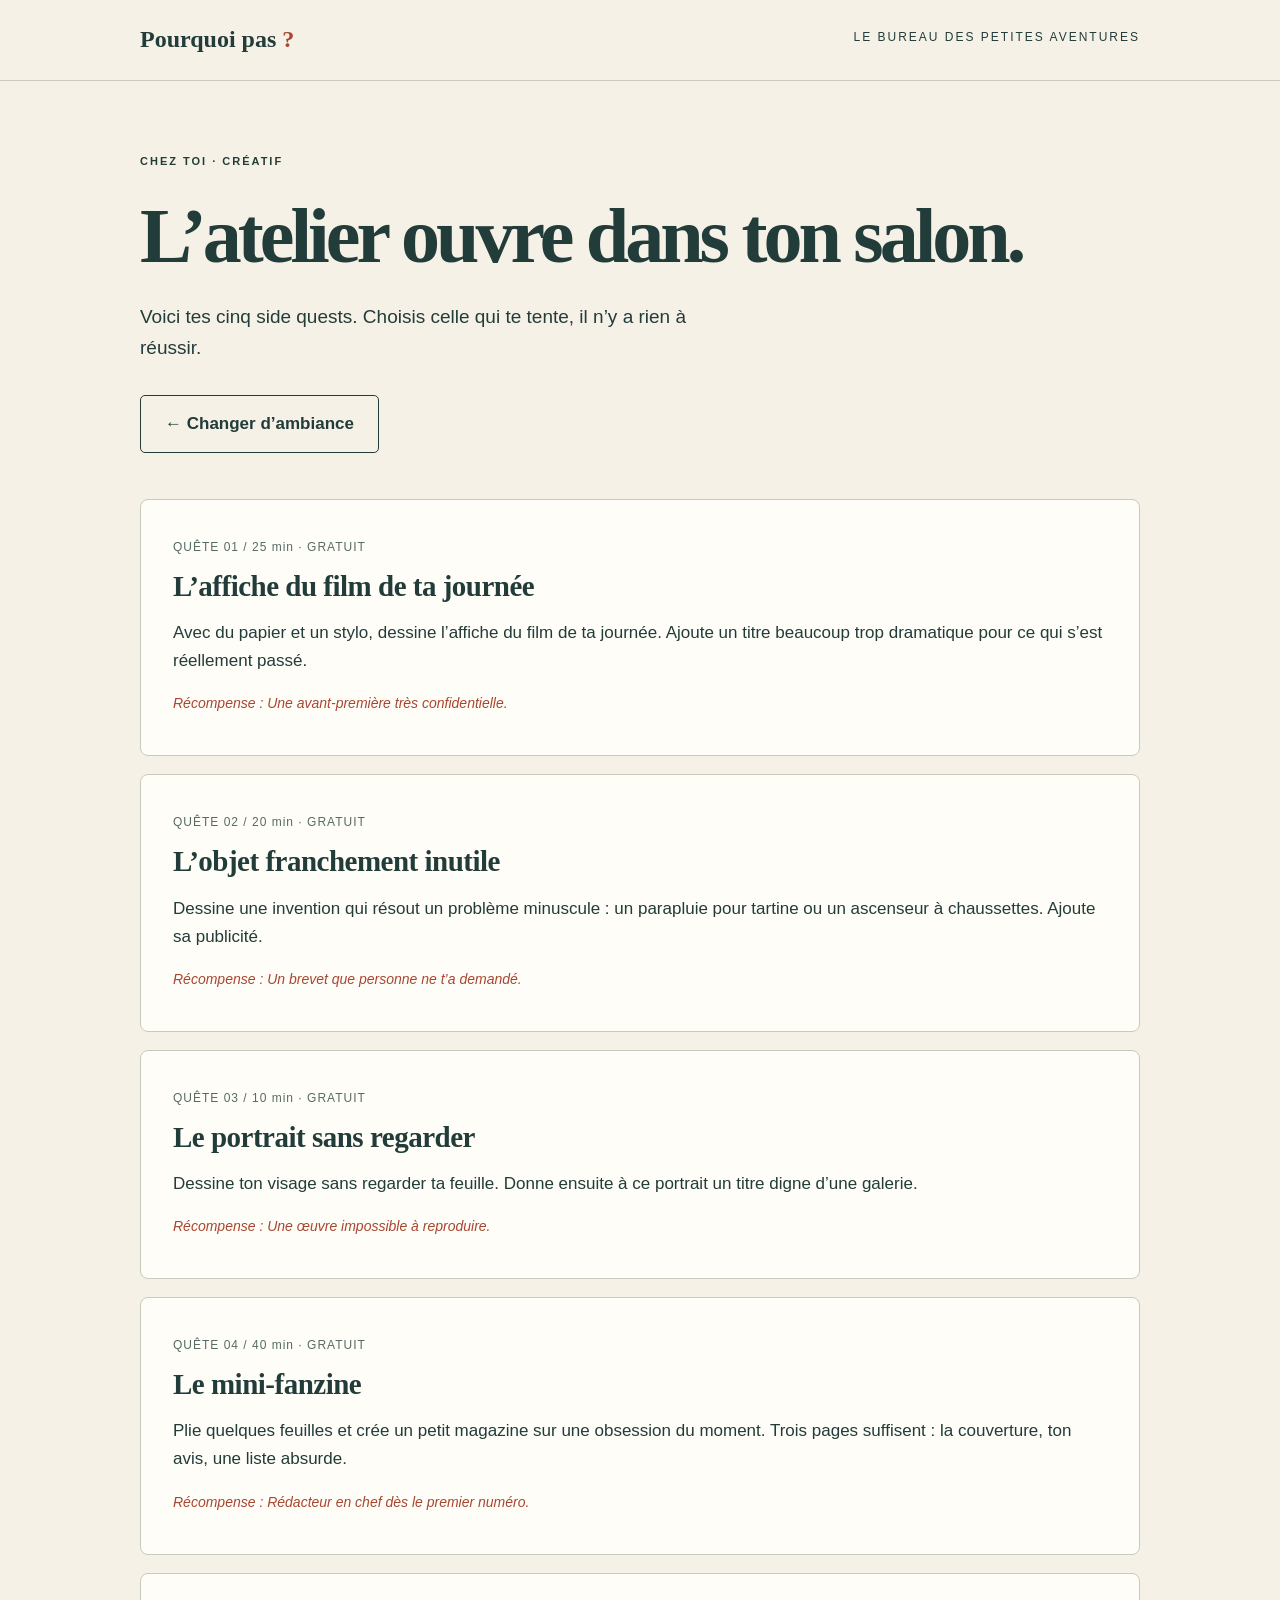
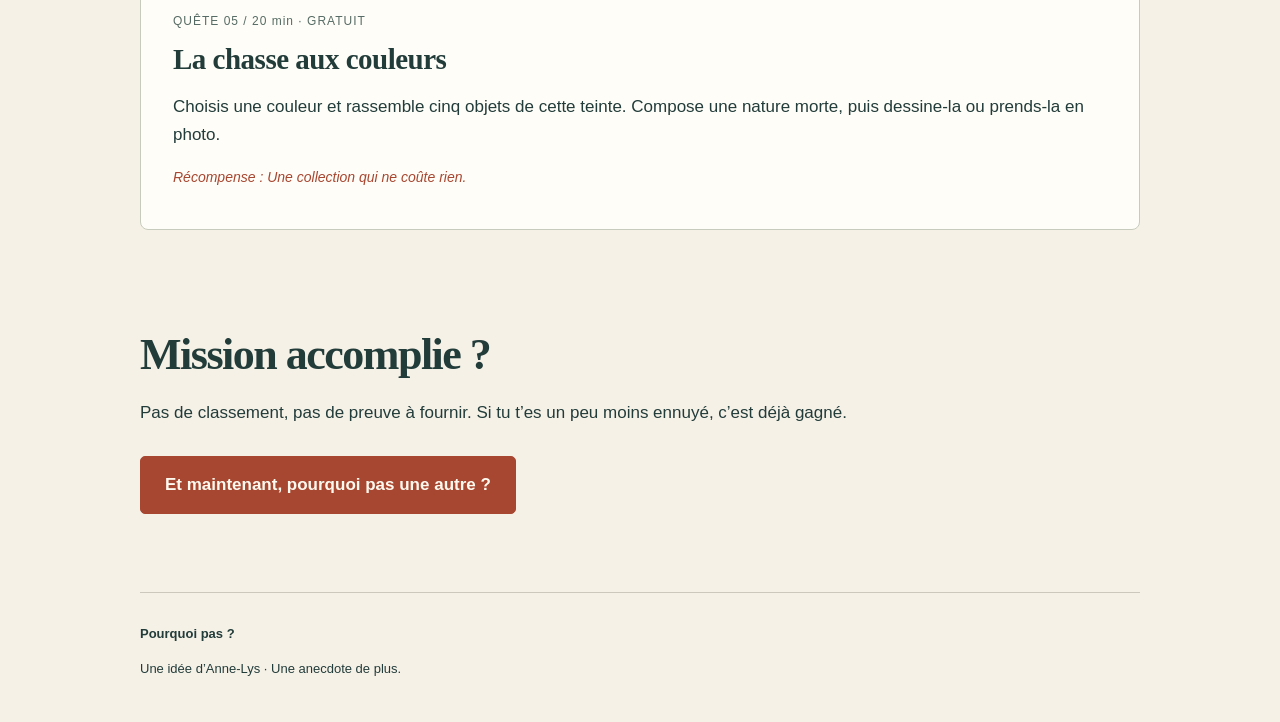
==== chez-toi-creatif.html @ 4863f87f "Ajouter les pages et les vingt side quests" ====
<!DOCTYPE html>
<html lang="fr">
 <head><meta charset="utf-8"><meta name="viewport" content="width=device-width, initial-scale=1"><title>Chez toi · créatif — Pourquoi pas ?</title><link rel="stylesheet" href="css/style.css"></head>
 <body>
  <div class="navigation"><div class="container"><a class="brand" href="index.html">Pourquoi pas<span> ?</span></a><span class="nav-note">LE BUREAU DES PETITES AVENTURES</span></div></div>
  <div class="container">
   <div class="result-header"><p class="eyebrow">Chez toi · créatif</p><h1>L’atelier ouvre dans ton salon.</h1><p class="intro">Voici tes cinq side quests. Choisis celle qui te tente, il n’y a rien à réussir.</p><a href="index.html#questionnaire" class="button button-light">← Changer d’ambiance</a></div>
   <ol class="quest-list"><li class="quest-card"><p class="meta">QUÊTE 01 / 25 min · GRATUIT</p><h2>L’affiche du film de ta journée</h2><p>Avec du papier et un stylo, dessine l’affiche du film de ta journée. Ajoute un titre beaucoup trop dramatique pour ce qui s’est réellement passé.</p><p class="reward">Récompense : Une avant-première très confidentielle.</p></li>
<li class="quest-card"><p class="meta">QUÊTE 02 / 20 min · GRATUIT</p><h2>L’objet franchement inutile</h2><p>Dessine une invention qui résout un problème minuscule : un parapluie pour tartine ou un ascenseur à chaussettes. Ajoute sa publicité.</p><p class="reward">Récompense : Un brevet que personne ne t’a demandé.</p></li>
<li class="quest-card"><p class="meta">QUÊTE 03 / 10 min · GRATUIT</p><h2>Le portrait sans regarder</h2><p>Dessine ton visage sans regarder ta feuille. Donne ensuite à ce portrait un titre digne d’une galerie.</p><p class="reward">Récompense : Une œuvre impossible à reproduire.</p></li>
<li class="quest-card"><p class="meta">QUÊTE 04 / 40 min · GRATUIT</p><h2>Le mini-fanzine</h2><p>Plie quelques feuilles et crée un petit magazine sur une obsession du moment. Trois pages suffisent : la couverture, ton avis, une liste absurde.</p><p class="reward">Récompense : Rédacteur en chef dès le premier numéro.</p></li>
<li class="quest-card"><p class="meta">QUÊTE 05 / 20 min · GRATUIT</p><h2>La chasse aux couleurs</h2><p>Choisis une couleur et rassemble cinq objets de cette teinte. Compose une nature morte, puis dessine-la ou prends-la en photo.</p><p class="reward">Récompense : Une collection qui ne coûte rien.</p></li></ol>
   <div class="section"><h2>Mission accomplie ?</h2><p>Pas de classement, pas de preuve à fournir. Si tu t’es un peu moins ennuyé, c’est déjà gagné.</p><a class="button" href="index.html#questionnaire">Et maintenant, pourquoi pas une autre ?</a></div>
   <div class="footer rule"><a href="index.html">Pourquoi pas ?</a><p>Une idée d’Anne-Lys · Une anecdote de plus.</p></div>
  </div>
 </body>
</html>
---- css/style.css ----
@import url("components/banner.css");
@import url("components/button.css");
@import url("components/card.css");

body { margin: 0; background: #f6f1e7; color: #223c3a; font-family: Arial, sans-serif; font-size: 17px; line-height: 1.65; }
h1, h2, h3 { font-family: Georgia, serif; line-height: 1.12; }
h1 { font-size: 78px; letter-spacing: -4px; margin: 22px 0; }
h2 { font-size: 44px; letter-spacing: -1.5px; margin: 12px 0 20px; }
h3 { font-size: 27px; margin: 16px 0; }
a { color: inherit; }
.container { width: 1000px; margin: 0 auto; }
.navigation { padding: 20px 0; border-bottom: 1px solid #ccc9bc; }
.brand { font-family: Georgia, serif; font-weight: bold; font-size: 24px; text-decoration: none; }
.brand span { color: #a84731; }
.nav-note { float: right; font-size: 12px; letter-spacing: 2px; margin-top: 8px; }
.section { padding: 70px 0; }
.eyebrow { font-size: 11px; letter-spacing: 2px; font-weight: bold; text-transform: uppercase; }
.intro { max-width: 600px; font-size: 19px; }
.muted { color: #566b65; font-size: 14px; }
.rule { border-top: 1px solid #ccc9bc; }
.footer { padding: 30px 0; font-size: 13px; }
.footer a { text-decoration: none; font-weight: bold; }
.footer a:hover { color: #a84731; }
.result-header { padding: 60px 0 20px; }
.quest-list { padding-left: 0; list-style: none; }
.quest-list > li { margin: 18px 0; }
.meta { font-size: 12px; letter-spacing: 1px; color: #566b65; }
.reward { color: #a84731; font-size: 14px; font-style: italic; }
.notice { border-left: 4px solid #a84731; padding: 12px 24px; margin: 28px 0; background: #fffaf1; }
@media (max-width: 1080px) { .container { width: 85%; } h1 { font-size: 64px; } }
@media (max-width: 650px) { h1 { font-size: 45px; letter-spacing: -2px; } h2 { font-size: 34px; } .nav-note { display: none; } .section { padding: 45px 0; } .container { width: 88%; } }
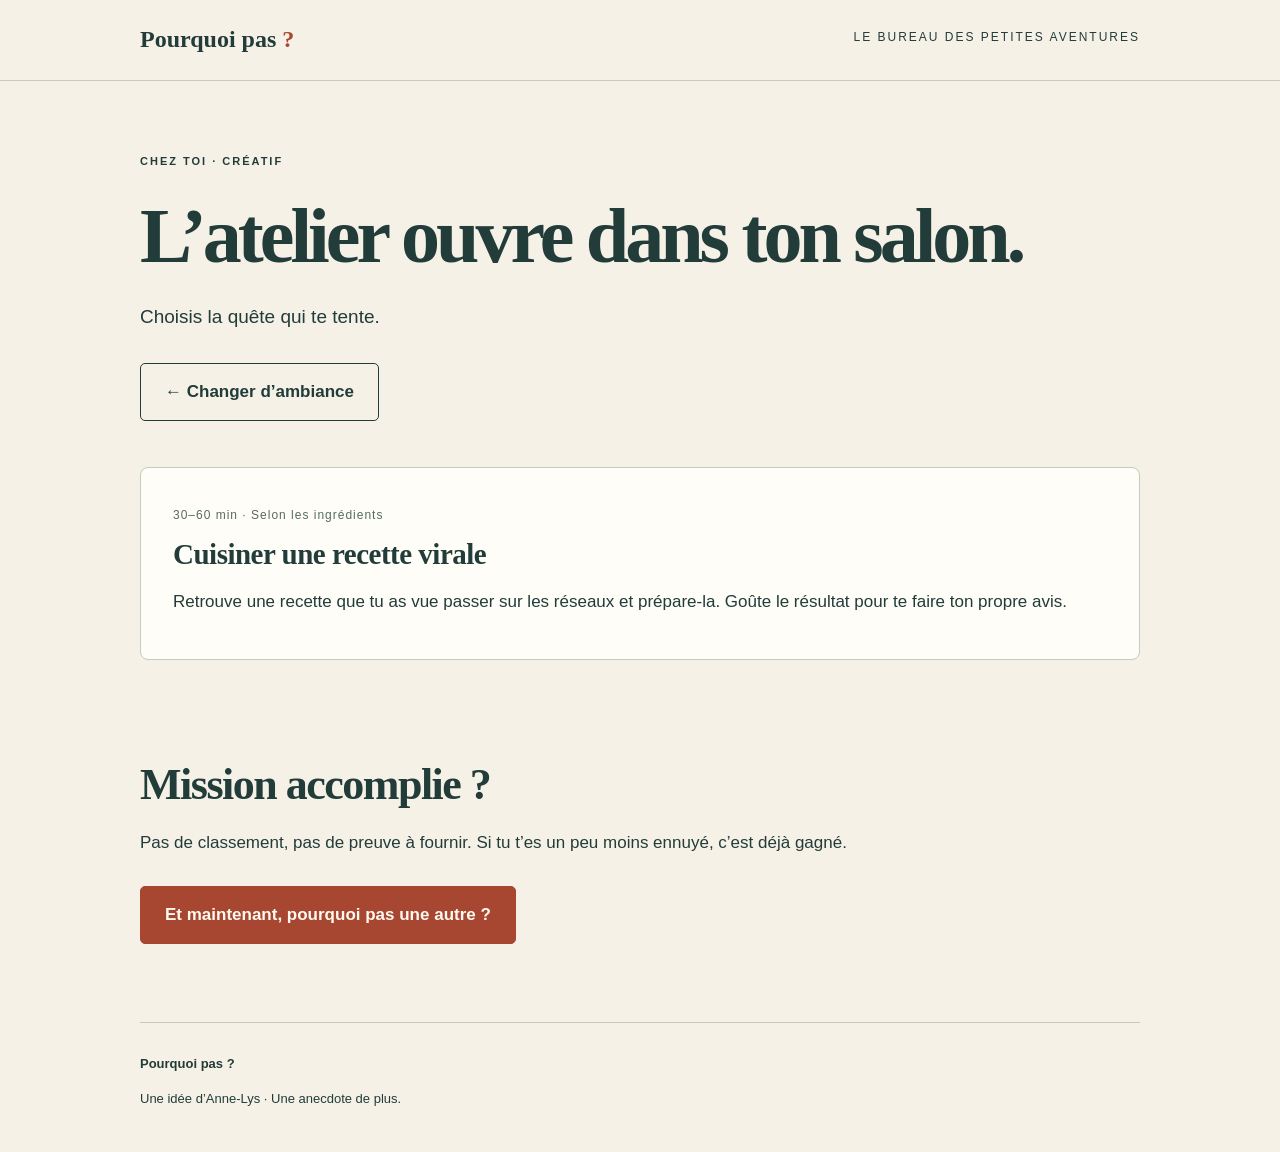
==== commit 839c058f: "Personnaliser les quêtes et retirer les nombres fixes" ====
--- a/chez-toi-creatif.html
+++ b/chez-toi-creatif.html
@@ -4,12 +4,10 @@
  <body>
   <div class="navigation"><div class="container"><a class="brand" href="index.html">Pourquoi pas<span> ?</span></a><span class="nav-note">LE BUREAU DES PETITES AVENTURES</span></div></div>
   <div class="container">
-   <div class="result-header"><p class="eyebrow">Chez toi · créatif</p><h1>L’atelier ouvre dans ton salon.</h1><p class="intro">Voici tes cinq side quests. Choisis celle qui te tente, il n’y a rien à réussir.</p><a href="index.html#questionnaire" class="button button-light">← Changer d’ambiance</a></div>
-   <ol class="quest-list"><li class="quest-card"><p class="meta">QUÊTE 01 / 25 min · GRATUIT</p><h2>L’affiche du film de ta journée</h2><p>Avec du papier et un stylo, dessine l’affiche du film de ta journée. Ajoute un titre beaucoup trop dramatique pour ce qui s’est réellement passé.</p><p class="reward">Récompense : Une avant-première très confidentielle.</p></li>
-<li class="quest-card"><p class="meta">QUÊTE 02 / 20 min · GRATUIT</p><h2>L’objet franchement inutile</h2><p>Dessine une invention qui résout un problème minuscule : un parapluie pour tartine ou un ascenseur à chaussettes. Ajoute sa publicité.</p><p class="reward">Récompense : Un brevet que personne ne t’a demandé.</p></li>
-<li class="quest-card"><p class="meta">QUÊTE 03 / 10 min · GRATUIT</p><h2>Le portrait sans regarder</h2><p>Dessine ton visage sans regarder ta feuille. Donne ensuite à ce portrait un titre digne d’une galerie.</p><p class="reward">Récompense : Une œuvre impossible à reproduire.</p></li>
-<li class="quest-card"><p class="meta">QUÊTE 04 / 40 min · GRATUIT</p><h2>Le mini-fanzine</h2><p>Plie quelques feuilles et crée un petit magazine sur une obsession du moment. Trois pages suffisent : la couverture, ton avis, une liste absurde.</p><p class="reward">Récompense : Rédacteur en chef dès le premier numéro.</p></li>
-<li class="quest-card"><p class="meta">QUÊTE 05 / 20 min · GRATUIT</p><h2>La chasse aux couleurs</h2><p>Choisis une couleur et rassemble cinq objets de cette teinte. Compose une nature morte, puis dessine-la ou prends-la en photo.</p><p class="reward">Récompense : Une collection qui ne coûte rien.</p></li></ol>
+   <div class="result-header"><p class="eyebrow">Chez toi · créatif</p><h1>L’atelier ouvre dans ton salon.</h1><p class="intro">Choisis la quête qui te tente.</p><a href="index.html#questionnaire" class="button button-light">← Changer d’ambiance</a></div>
+   <ol class="quest-list">
+    <li class="quest-card"><p class="meta">30–60 min · Selon les ingrédients</p><h2>Cuisiner une recette virale</h2><p>Retrouve une recette que tu as vue passer sur les réseaux et prépare-la. Goûte le résultat pour te faire ton propre avis.</p></li>
+   </ol>
    <div class="section"><h2>Mission accomplie ?</h2><p>Pas de classement, pas de preuve à fournir. Si tu t’es un peu moins ennuyé, c’est déjà gagné.</p><a class="button" href="index.html#questionnaire">Et maintenant, pourquoi pas une autre ?</a></div>
    <div class="footer rule"><a href="index.html">Pourquoi pas ?</a><p>Une idée d’Anne-Lys · Une anecdote de plus.</p></div>
   </div>
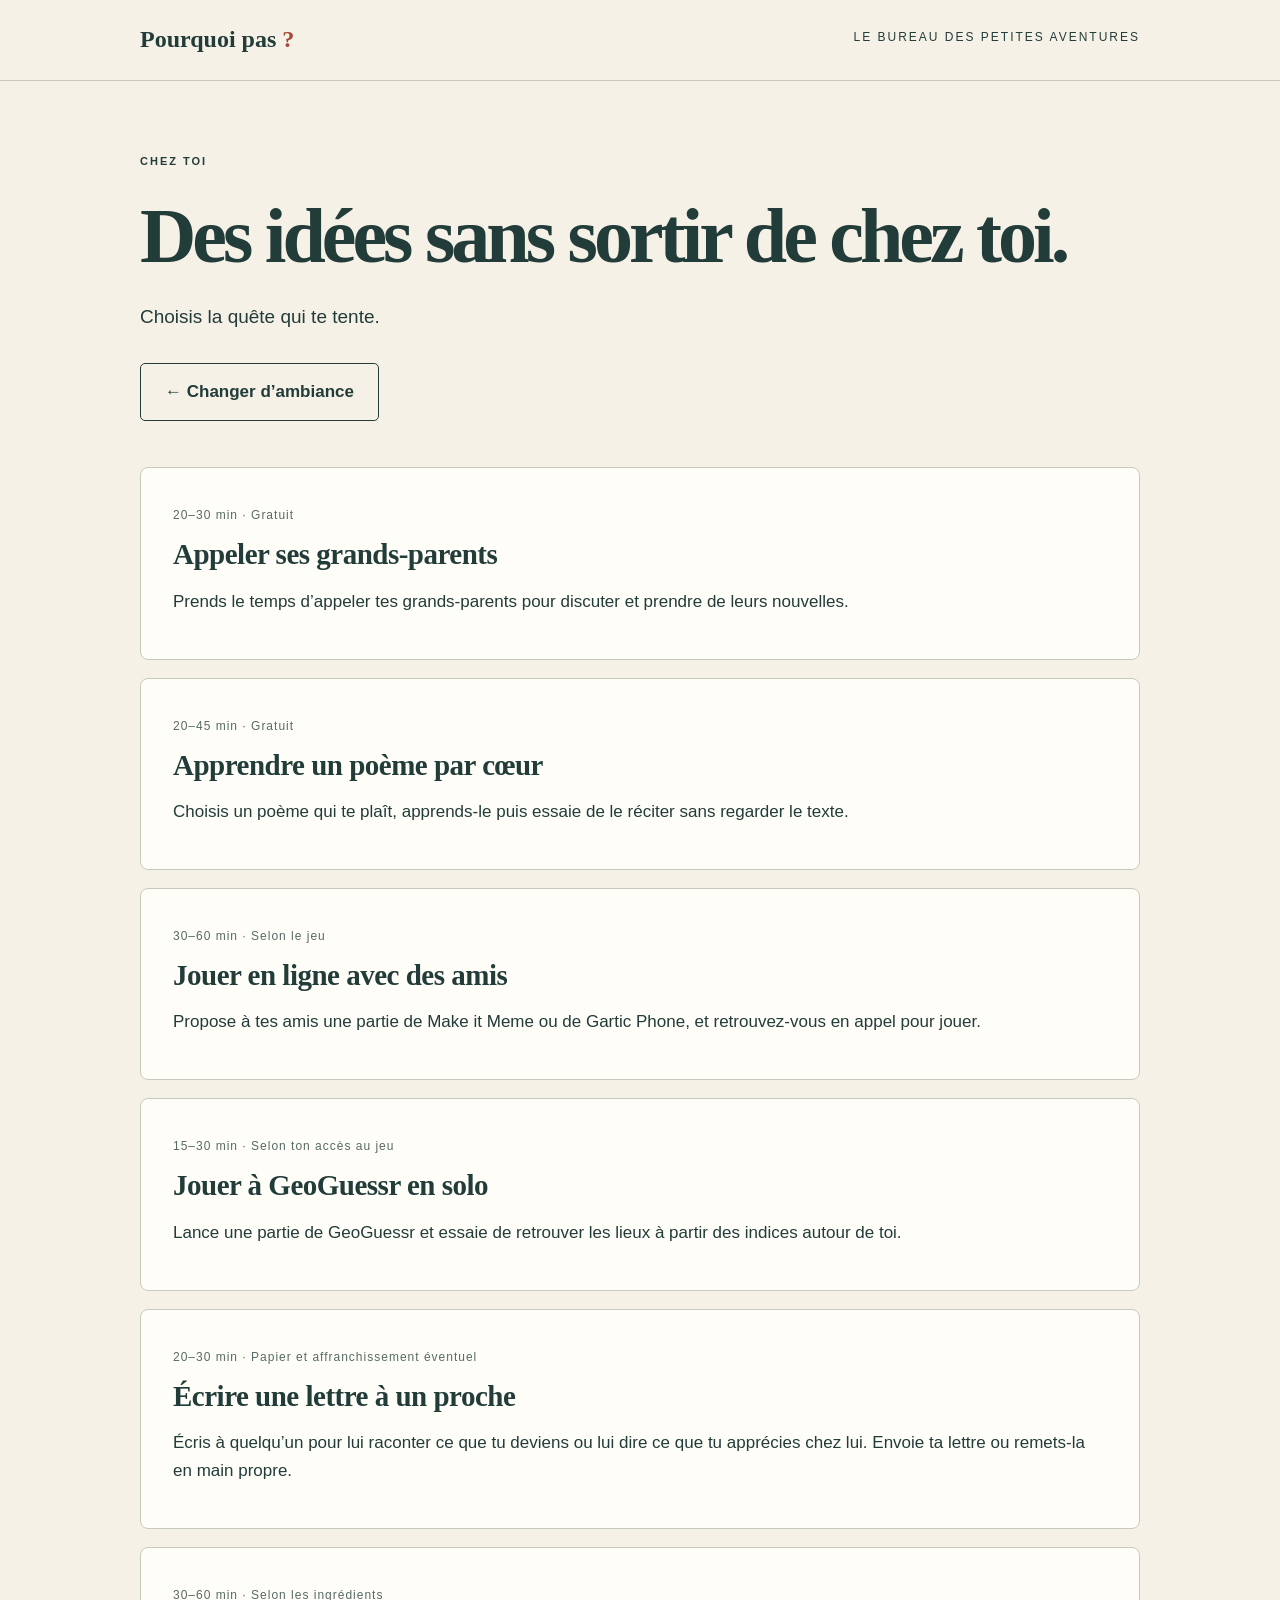
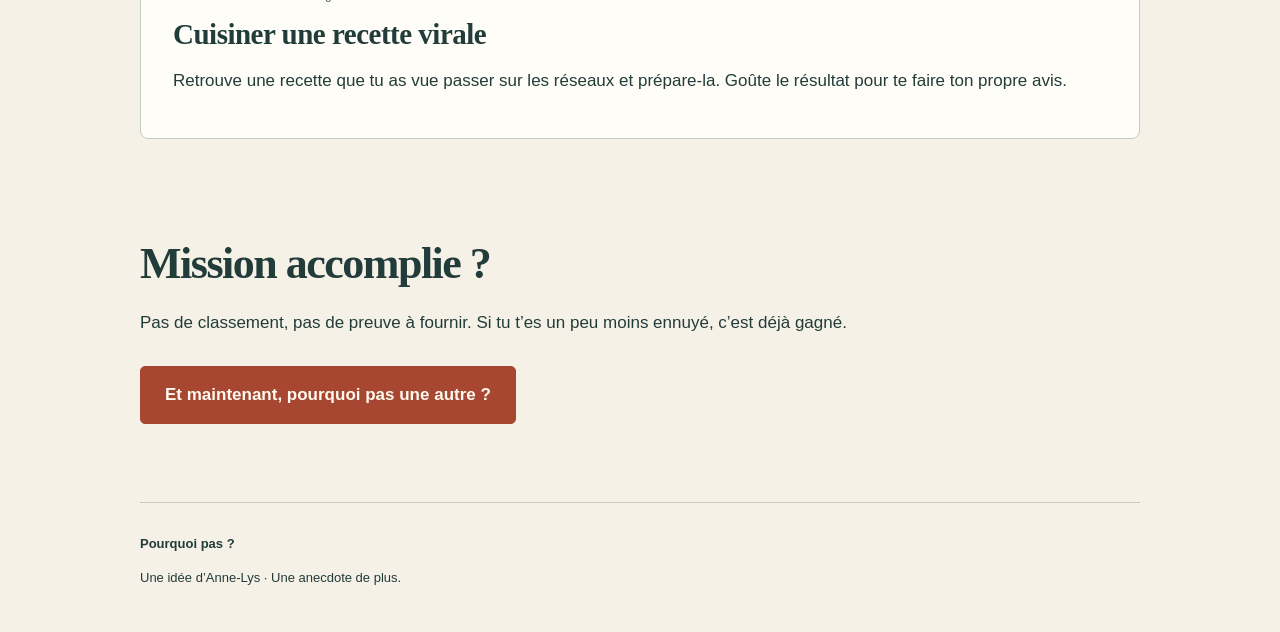
==== commit 9c8b1a3a: "Fusionner les quêtes à la maison dans une seule catégorie" ====
--- a/chez-toi-creatif.html
+++ b/chez-toi-creatif.html
@@ -1,12 +1,17 @@
 <!DOCTYPE html>
 <html lang="fr">
- <head><meta charset="utf-8"><meta name="viewport" content="width=device-width, initial-scale=1"><title>Chez toi · créatif — Pourquoi pas ?</title><link rel="stylesheet" href="css/style.css"></head>
+ <head><meta charset="utf-8"><meta name="viewport" content="width=device-width, initial-scale=1"><title>Chez toi — Pourquoi pas ?</title><link rel="stylesheet" href="css/style.css"></head>
  <body>
   <div class="navigation"><div class="container"><a class="brand" href="index.html">Pourquoi pas<span> ?</span></a><span class="nav-note">LE BUREAU DES PETITES AVENTURES</span></div></div>
   <div class="container">
-   <div class="result-header"><p class="eyebrow">Chez toi · créatif</p><h1>L’atelier ouvre dans ton salon.</h1><p class="intro">Choisis la quête qui te tente.</p><a href="index.html#questionnaire" class="button button-light">← Changer d’ambiance</a></div>
+   <div class="result-header"><p class="eyebrow">Chez toi</p><h1>Des idées sans sortir de chez toi.</h1><p class="intro">Choisis la quête qui te tente.</p><a href="index.html#questionnaire" class="button button-light">← Changer d’ambiance</a></div>
    <ol class="quest-list">
-    <li class="quest-card"><p class="meta">30–60 min · Selon les ingrédients</p><h2>Cuisiner une recette virale</h2><p>Retrouve une recette que tu as vue passer sur les réseaux et prépare-la. Goûte le résultat pour te faire ton propre avis.</p></li>
+    <li class="quest-card"><p class="meta">20–30 min · Gratuit</p><h2>Appeler ses grands-parents</h2><p>Prends le temps d’appeler tes grands-parents pour discuter et prendre de leurs nouvelles.</p></li>
+    <li class="quest-card"><p class="meta">20–45 min · Gratuit</p><h2>Apprendre un poème par cœur</h2><p>Choisis un poème qui te plaît, apprends-le puis essaie de le réciter sans regarder le texte.</p></li>
+    <li class="quest-card"><p class="meta">30–60 min · Selon le jeu</p><h2>Jouer en ligne avec des amis</h2><p>Propose à tes amis une partie de Make it Meme ou de Gartic Phone, et retrouvez-vous en appel pour jouer.</p></li>
+    <li class="quest-card"><p class="meta">15–30 min · Selon ton accès au jeu</p><h2>Jouer à GeoGuessr en solo</h2><p>Lance une partie de GeoGuessr et essaie de retrouver les lieux à partir des indices autour de toi.</p></li>
+    <li class="quest-card"><p class="meta">20–30 min · Papier et affranchissement éventuel</p><h2>Écrire une lettre à un proche</h2><p>Écris à quelqu’un pour lui raconter ce que tu deviens ou lui dire ce que tu apprécies chez lui. Envoie ta lettre ou remets-la en main propre.</p></li>
+   <li class="quest-card"><p class="meta">30–60 min · Selon les ingrédients</p><h2>Cuisiner une recette virale</h2><p>Retrouve une recette que tu as vue passer sur les réseaux et prépare-la. Goûte le résultat pour te faire ton propre avis.</p></li>
    </ol>
    <div class="section"><h2>Mission accomplie ?</h2><p>Pas de classement, pas de preuve à fournir. Si tu t’es un peu moins ennuyé, c’est déjà gagné.</p><a class="button" href="index.html#questionnaire">Et maintenant, pourquoi pas une autre ?</a></div>
    <div class="footer rule"><a href="index.html">Pourquoi pas ?</a><p>Une idée d’Anne-Lys · Une anecdote de plus.</p></div>
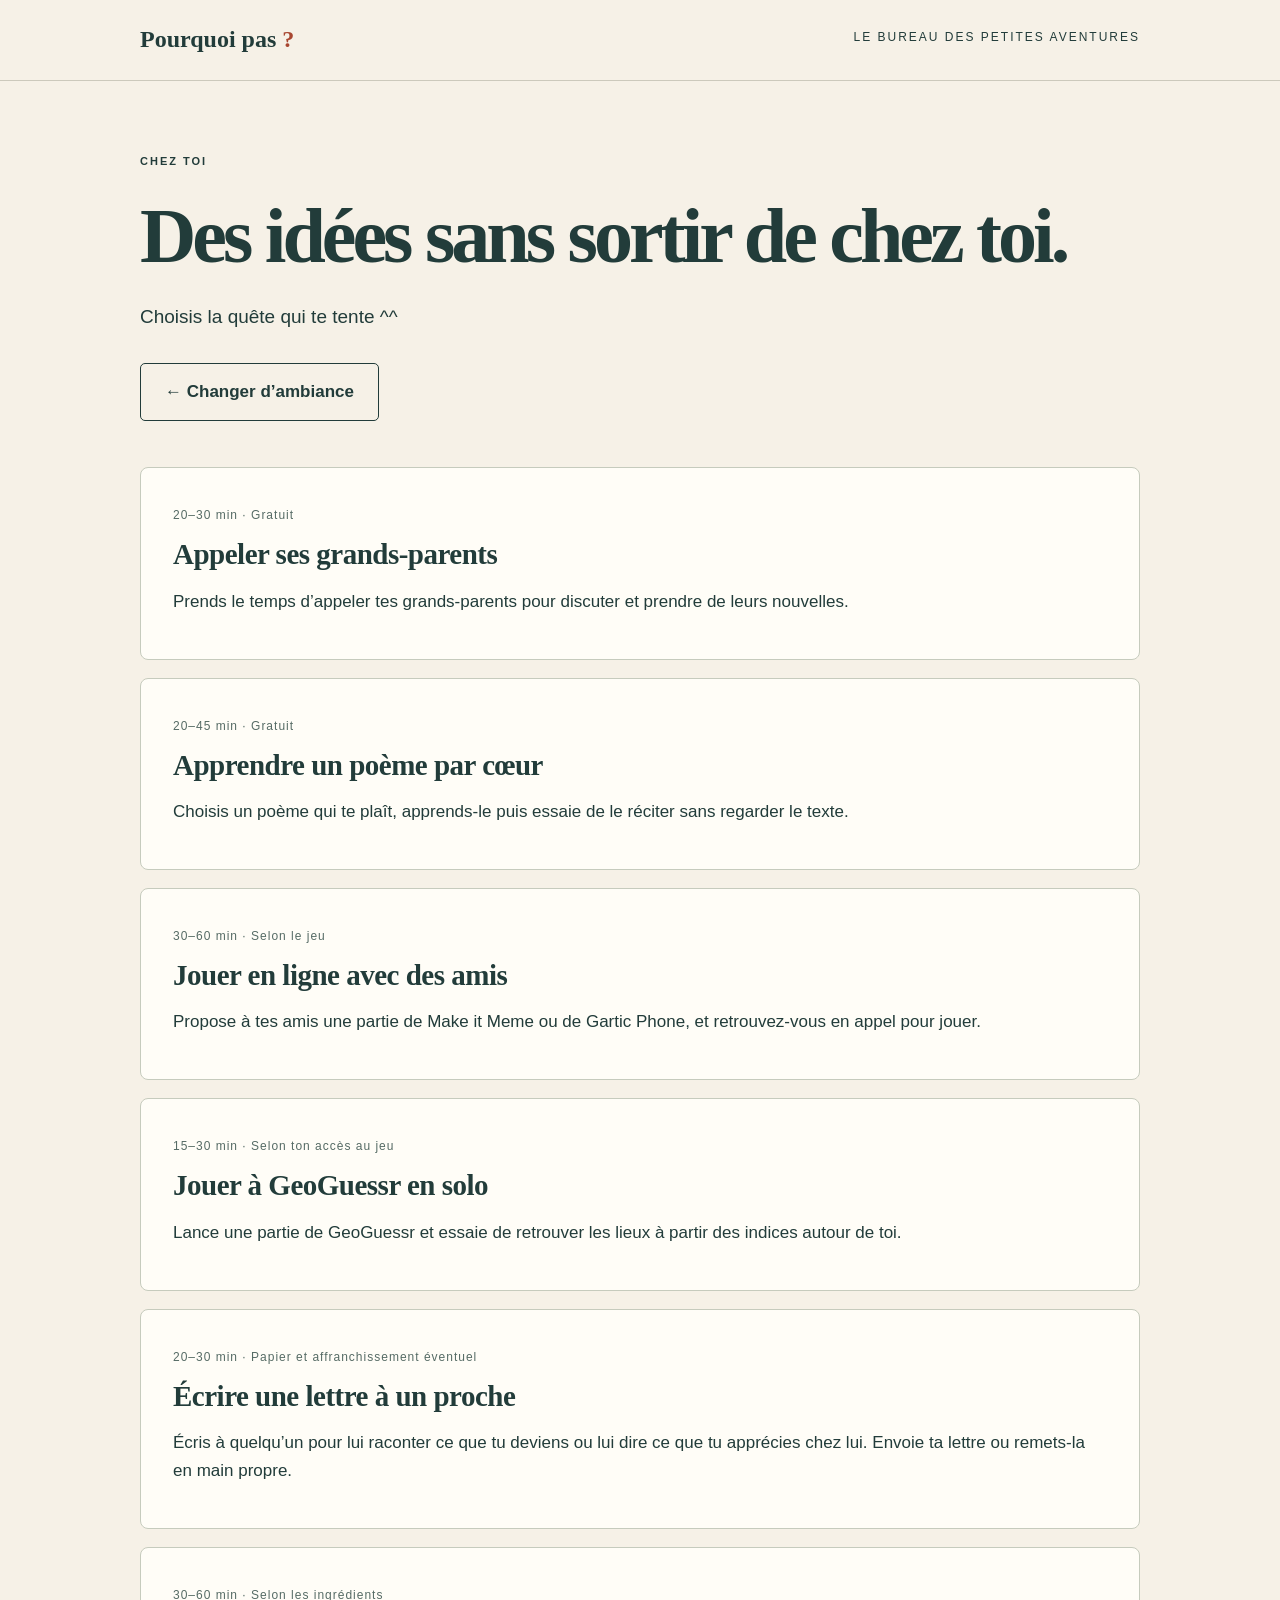
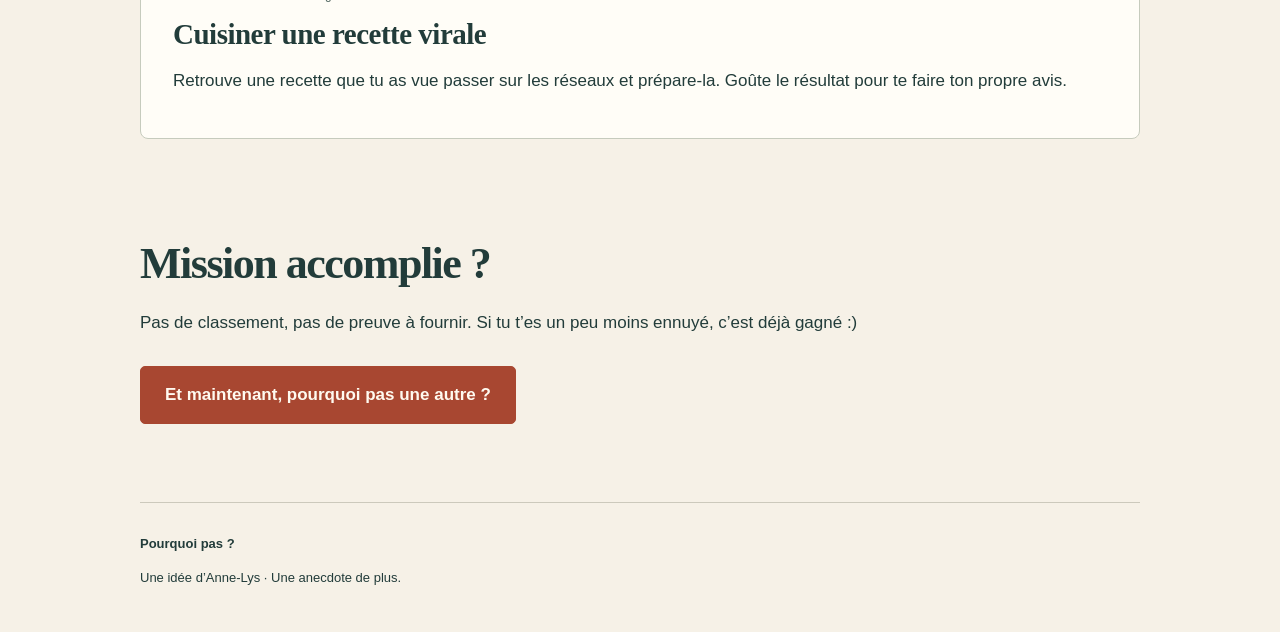
==== commit 21185e88: "Ajouter des smileys textuels et remplacer les emojis graphiques" ====
--- a/chez-toi-creatif.html
+++ b/chez-toi-creatif.html
@@ -1,10 +1,11 @@
 <!DOCTYPE html>
 <html lang="fr">
- <head><meta charset="utf-8"><meta name="viewport" content="width=device-width, initial-scale=1"><title>Chez toi — Pourquoi pas ?</title><link rel="stylesheet" href="css/style.css"></head>
+ <head><meta charset="utf-8"><meta name="viewport" content="width=device-width, initial-scale=1"><title>Chez toi — Pourquoi pas ?</title><link rel="stylesheet" href="css/style.css">    <link rel="icon" type="image/svg+xml" href="favicon.svg?v=1">
+  </head>
  <body>
   <div class="navigation"><div class="container"><a class="brand" href="index.html">Pourquoi pas<span> ?</span></a><span class="nav-note">LE BUREAU DES PETITES AVENTURES</span></div></div>
   <div class="container">
-   <div class="result-header"><p class="eyebrow">Chez toi</p><h1>Des idées sans sortir de chez toi.</h1><p class="intro">Choisis la quête qui te tente.</p><a href="index.html#questionnaire" class="button button-light">← Changer d’ambiance</a></div>
+   <div class="result-header"><p class="eyebrow">Chez toi</p><h1>Des idées sans sortir de chez toi.</h1><p class="intro">Choisis la quête qui te tente ^^</p><a href="index.html#questionnaire" class="button button-light">← Changer d’ambiance</a></div>
    <ol class="quest-list">
     <li class="quest-card"><p class="meta">20–30 min · Gratuit</p><h2>Appeler ses grands-parents</h2><p>Prends le temps d’appeler tes grands-parents pour discuter et prendre de leurs nouvelles.</p></li>
     <li class="quest-card"><p class="meta">20–45 min · Gratuit</p><h2>Apprendre un poème par cœur</h2><p>Choisis un poème qui te plaît, apprends-le puis essaie de le réciter sans regarder le texte.</p></li>
@@ -13,7 +14,7 @@
     <li class="quest-card"><p class="meta">20–30 min · Papier et affranchissement éventuel</p><h2>Écrire une lettre à un proche</h2><p>Écris à quelqu’un pour lui raconter ce que tu deviens ou lui dire ce que tu apprécies chez lui. Envoie ta lettre ou remets-la en main propre.</p></li>
    <li class="quest-card"><p class="meta">30–60 min · Selon les ingrédients</p><h2>Cuisiner une recette virale</h2><p>Retrouve une recette que tu as vue passer sur les réseaux et prépare-la. Goûte le résultat pour te faire ton propre avis.</p></li>
    </ol>
-   <div class="section"><h2>Mission accomplie ?</h2><p>Pas de classement, pas de preuve à fournir. Si tu t’es un peu moins ennuyé, c’est déjà gagné.</p><a class="button" href="index.html#questionnaire">Et maintenant, pourquoi pas une autre ?</a></div>
+   <div class="section"><h2>Mission accomplie ?</h2><p>Pas de classement, pas de preuve à fournir. Si tu t’es un peu moins ennuyé, c’est déjà gagné :)</p><a class="button" href="index.html#questionnaire">Et maintenant, pourquoi pas une autre ?</a></div>
    <div class="footer rule"><a href="index.html">Pourquoi pas ?</a><p>Une idée d’Anne-Lys · Une anecdote de plus.</p></div>
   </div>
  </body>
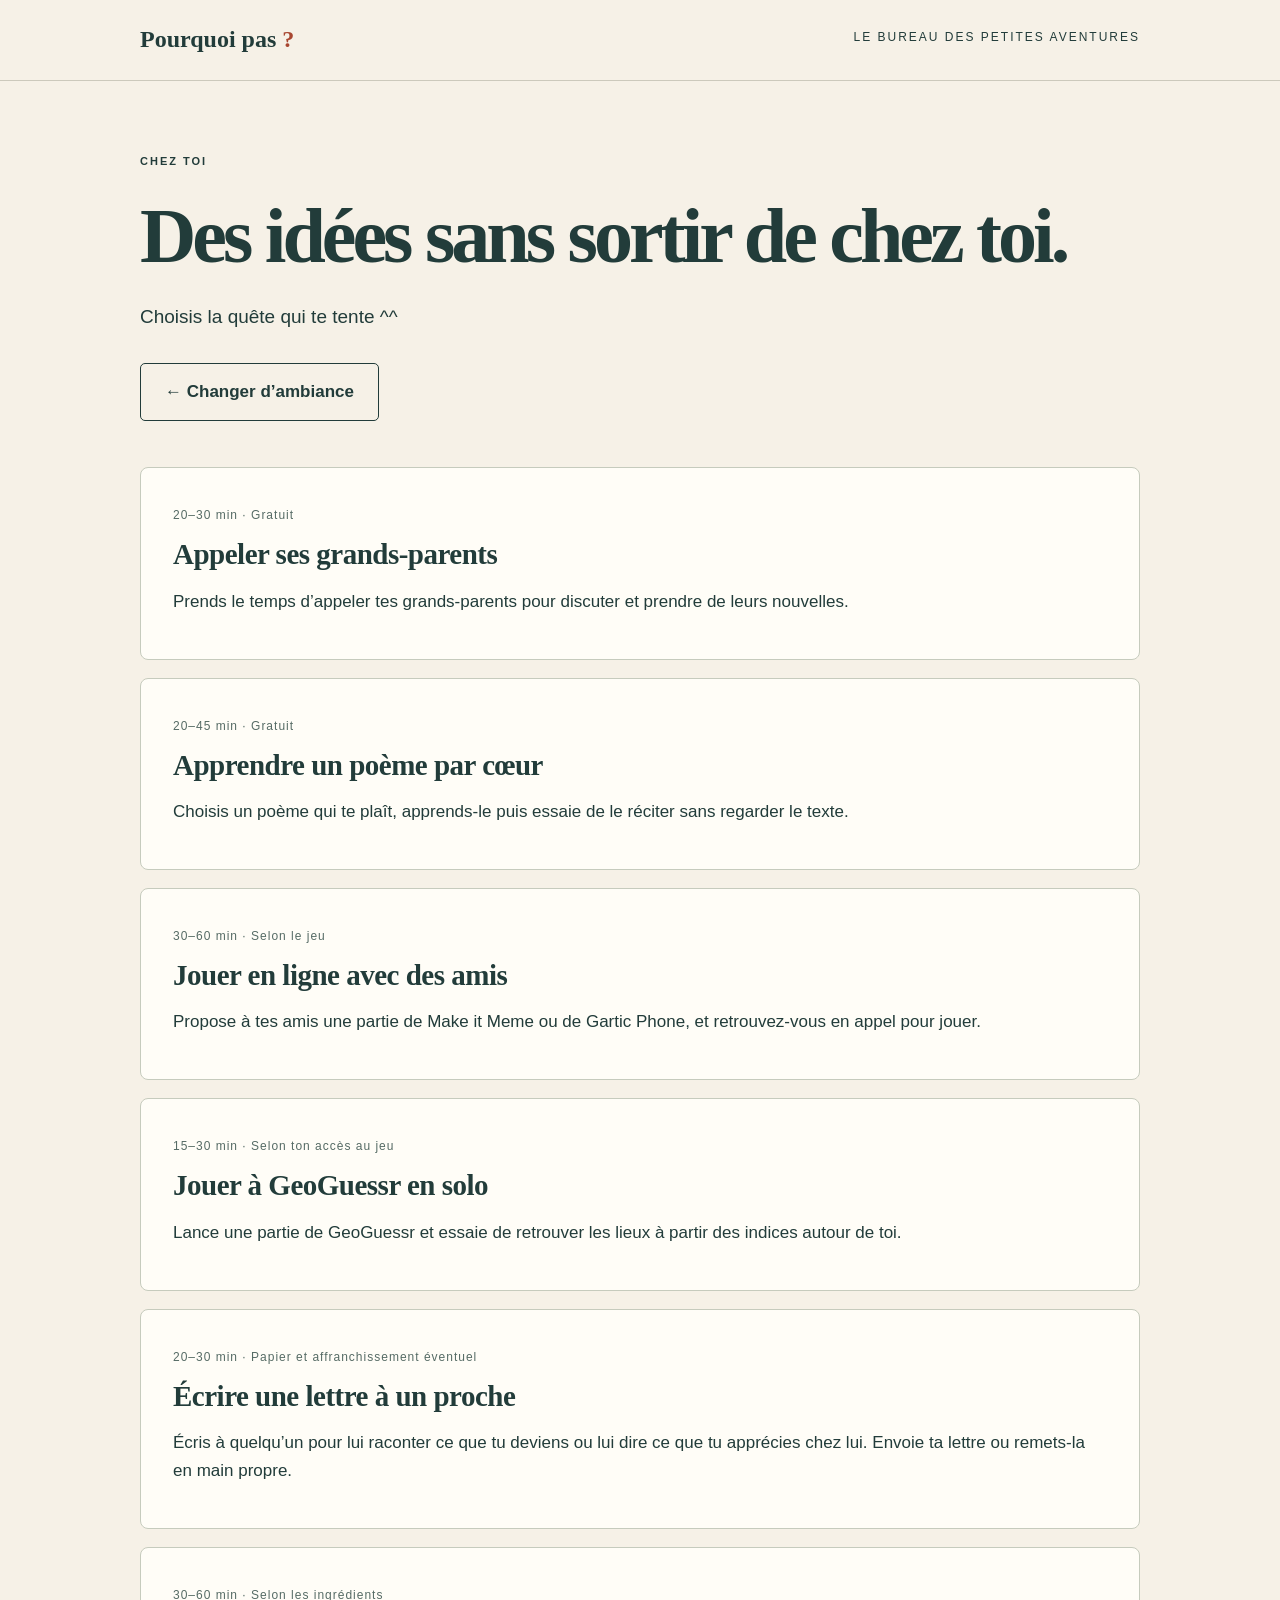
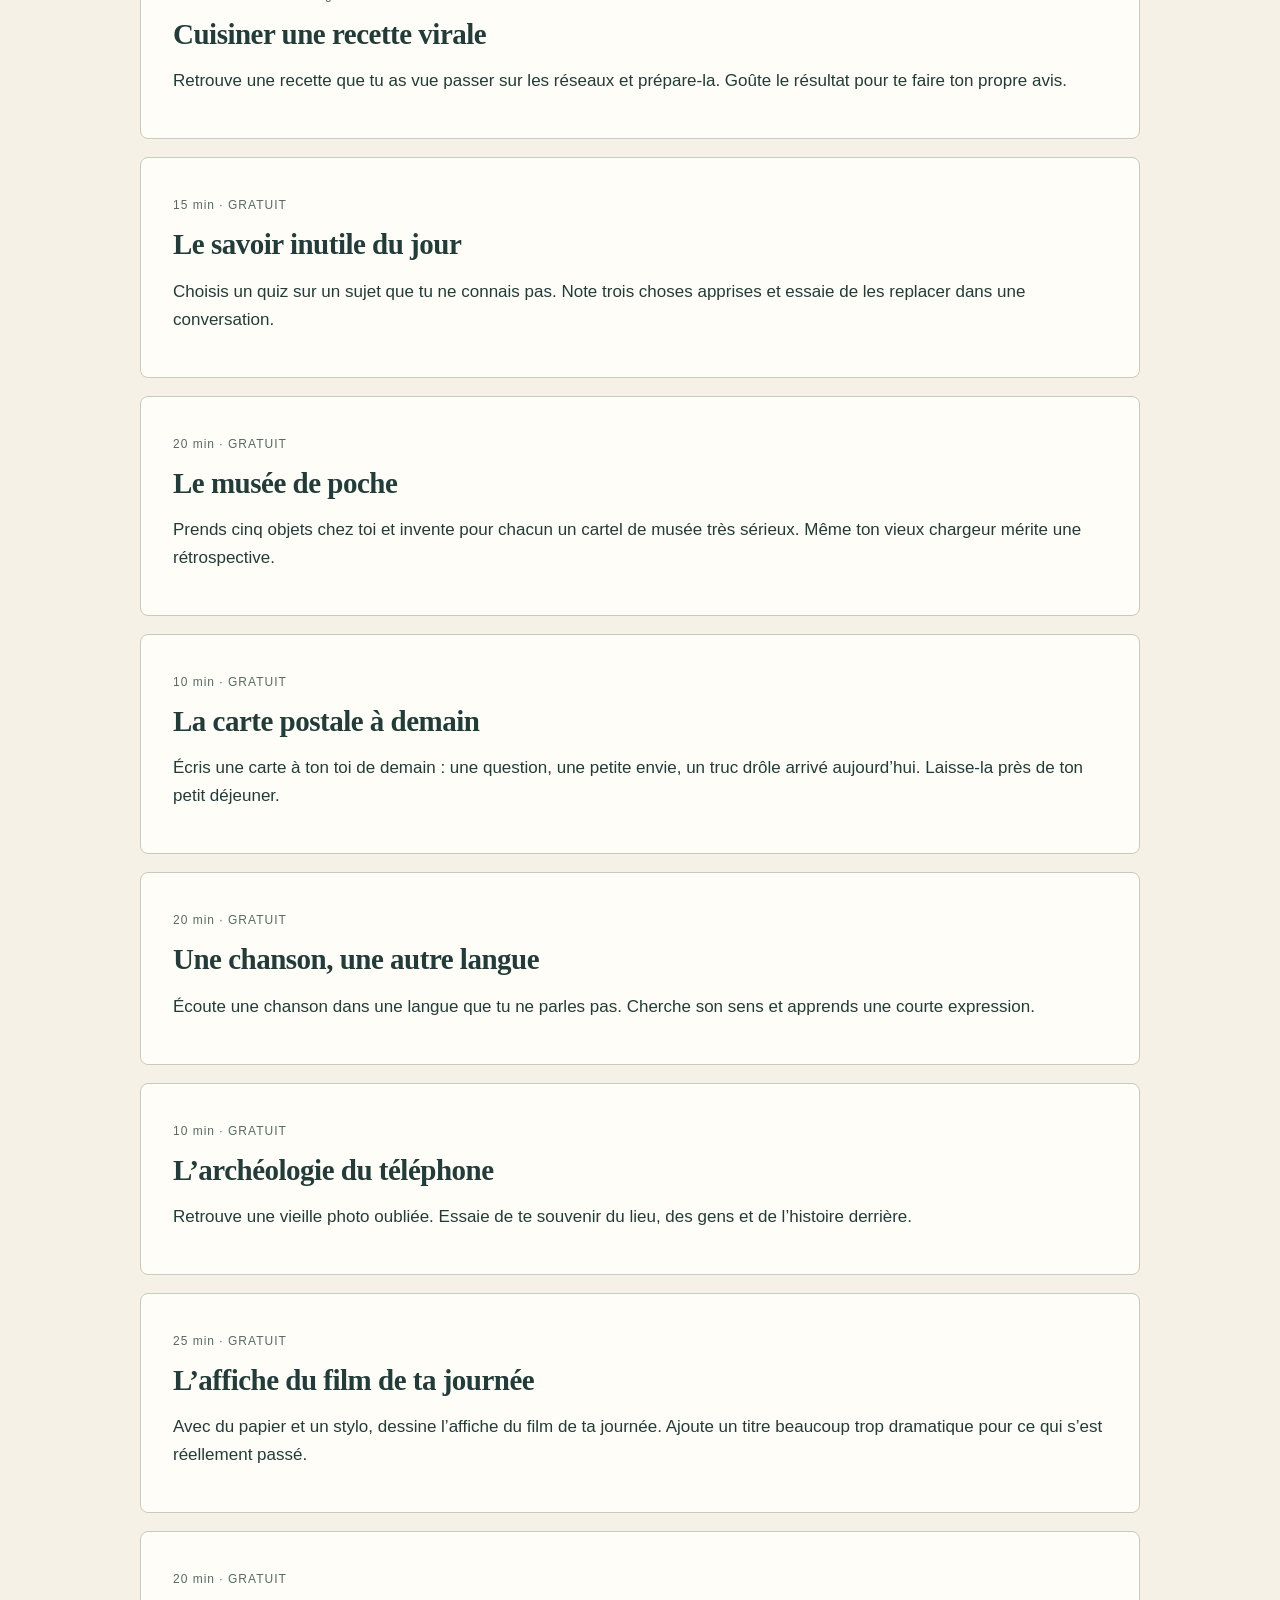
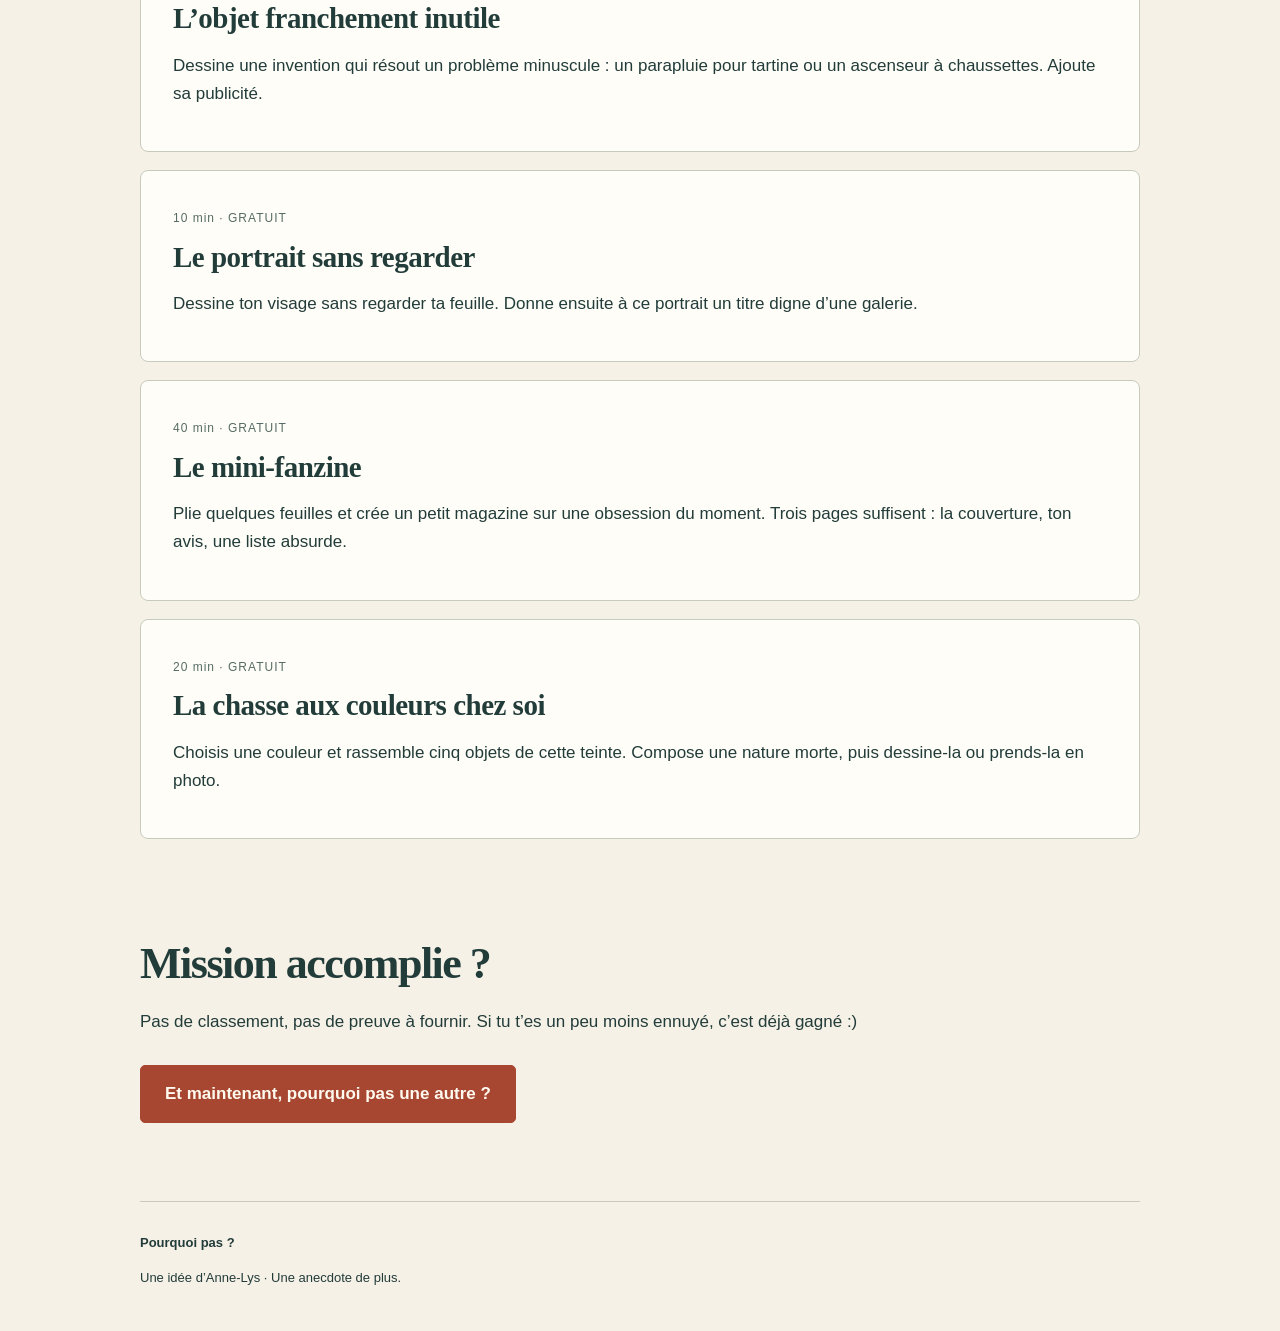
==== commit 38304800: "Restaurer les quêtes initiales en complément des nouvelles" ====
--- a/chez-toi-creatif.html
+++ b/chez-toi-creatif.html
@@ -7,12 +7,22 @@
   <div class="container">
    <div class="result-header"><p class="eyebrow">Chez toi</p><h1>Des idées sans sortir de chez toi.</h1><p class="intro">Choisis la quête qui te tente ^^</p><a href="index.html#questionnaire" class="button button-light">← Changer d’ambiance</a></div>
    <ol class="quest-list">
-    <li class="quest-card"><p class="meta">20–30 min · Gratuit</p><h2>Appeler ses grands-parents</h2><p>Prends le temps d’appeler tes grands-parents pour discuter et prendre de leurs nouvelles.</p></li>
-    <li class="quest-card"><p class="meta">20–45 min · Gratuit</p><h2>Apprendre un poème par cœur</h2><p>Choisis un poème qui te plaît, apprends-le puis essaie de le réciter sans regarder le texte.</p></li>
-    <li class="quest-card"><p class="meta">30–60 min · Selon le jeu</p><h2>Jouer en ligne avec des amis</h2><p>Propose à tes amis une partie de Make it Meme ou de Gartic Phone, et retrouvez-vous en appel pour jouer.</p></li>
-    <li class="quest-card"><p class="meta">15–30 min · Selon ton accès au jeu</p><h2>Jouer à GeoGuessr en solo</h2><p>Lance une partie de GeoGuessr et essaie de retrouver les lieux à partir des indices autour de toi.</p></li>
-    <li class="quest-card"><p class="meta">20–30 min · Papier et affranchissement éventuel</p><h2>Écrire une lettre à un proche</h2><p>Écris à quelqu’un pour lui raconter ce que tu deviens ou lui dire ce que tu apprécies chez lui. Envoie ta lettre ou remets-la en main propre.</p></li>
-   <li class="quest-card"><p class="meta">30–60 min · Selon les ingrédients</p><h2>Cuisiner une recette virale</h2><p>Retrouve une recette que tu as vue passer sur les réseaux et prépare-la. Goûte le résultat pour te faire ton propre avis.</p></li>
+<li class="quest-card"><p class="meta">20–30 min · Gratuit</p><h2>Appeler ses grands-parents</h2><p>Prends le temps d’appeler tes grands-parents pour discuter et prendre de leurs nouvelles.</p></li>
+<li class="quest-card"><p class="meta">20–45 min · Gratuit</p><h2>Apprendre un poème par cœur</h2><p>Choisis un poème qui te plaît, apprends-le puis essaie de le réciter sans regarder le texte.</p></li>
+<li class="quest-card"><p class="meta">30–60 min · Selon le jeu</p><h2>Jouer en ligne avec des amis</h2><p>Propose à tes amis une partie de Make it Meme ou de Gartic Phone, et retrouvez-vous en appel pour jouer.</p></li>
+<li class="quest-card"><p class="meta">15–30 min · Selon ton accès au jeu</p><h2>Jouer à GeoGuessr en solo</h2><p>Lance une partie de GeoGuessr et essaie de retrouver les lieux à partir des indices autour de toi.</p></li>
+<li class="quest-card"><p class="meta">20–30 min · Papier et affranchissement éventuel</p><h2>Écrire une lettre à un proche</h2><p>Écris à quelqu’un pour lui raconter ce que tu deviens ou lui dire ce que tu apprécies chez lui. Envoie ta lettre ou remets-la en main propre.</p></li>
+<li class="quest-card"><p class="meta">30–60 min · Selon les ingrédients</p><h2>Cuisiner une recette virale</h2><p>Retrouve une recette que tu as vue passer sur les réseaux et prépare-la. Goûte le résultat pour te faire ton propre avis.</p></li>
+<li class="quest-card"><p class="meta">15 min · GRATUIT</p><h2>Le savoir inutile du jour</h2><p>Choisis un quiz sur un sujet que tu ne connais pas. Note trois choses apprises et essaie de les replacer dans une conversation.</p></li>
+<li class="quest-card"><p class="meta">20 min · GRATUIT</p><h2>Le musée de poche</h2><p>Prends cinq objets chez toi et invente pour chacun un cartel de musée très sérieux. Même ton vieux chargeur mérite une rétrospective.</p></li>
+<li class="quest-card"><p class="meta">10 min · GRATUIT</p><h2>La carte postale à demain</h2><p>Écris une carte à ton toi de demain : une question, une petite envie, un truc drôle arrivé aujourd’hui. Laisse-la près de ton petit déjeuner.</p></li>
+<li class="quest-card"><p class="meta">20 min · GRATUIT</p><h2>Une chanson, une autre langue</h2><p>Écoute une chanson dans une langue que tu ne parles pas. Cherche son sens et apprends une courte expression.</p></li>
+<li class="quest-card"><p class="meta">10 min · GRATUIT</p><h2>L’archéologie du téléphone</h2><p>Retrouve une vieille photo oubliée. Essaie de te souvenir du lieu, des gens et de l’histoire derrière.</p></li>
+<li class="quest-card"><p class="meta">25 min · GRATUIT</p><h2>L’affiche du film de ta journée</h2><p>Avec du papier et un stylo, dessine l’affiche du film de ta journée. Ajoute un titre beaucoup trop dramatique pour ce qui s’est réellement passé.</p></li>
+<li class="quest-card"><p class="meta">20 min · GRATUIT</p><h2>L’objet franchement inutile</h2><p>Dessine une invention qui résout un problème minuscule : un parapluie pour tartine ou un ascenseur à chaussettes. Ajoute sa publicité.</p></li>
+<li class="quest-card"><p class="meta">10 min · GRATUIT</p><h2>Le portrait sans regarder</h2><p>Dessine ton visage sans regarder ta feuille. Donne ensuite à ce portrait un titre digne d’une galerie.</p></li>
+<li class="quest-card"><p class="meta">40 min · GRATUIT</p><h2>Le mini-fanzine</h2><p>Plie quelques feuilles et crée un petit magazine sur une obsession du moment. Trois pages suffisent : la couverture, ton avis, une liste absurde.</p></li>
+<li class="quest-card"><p class="meta">20 min · GRATUIT</p><h2>La chasse aux couleurs chez soi</h2><p>Choisis une couleur et rassemble cinq objets de cette teinte. Compose une nature morte, puis dessine-la ou prends-la en photo.</p></li>
    </ol>
    <div class="section"><h2>Mission accomplie ?</h2><p>Pas de classement, pas de preuve à fournir. Si tu t’es un peu moins ennuyé, c’est déjà gagné :)</p><a class="button" href="index.html#questionnaire">Et maintenant, pourquoi pas une autre ?</a></div>
    <div class="footer rule"><a href="index.html">Pourquoi pas ?</a><p>Une idée d’Anne-Lys · Une anecdote de plus.</p></div>
--- a/css/style.css
+++ b/css/style.css
@@ -29,3 +29,7 @@
 .notice { border-left: 4px solid #a84731; padding: 12px 24px; margin: 28px 0; background: #fffaf1; }
 @media (max-width: 1080px) { .container { width: 85%; } h1 { font-size: 64px; } }
 @media (max-width: 650px) { h1 { font-size: 45px; letter-spacing: -2px; } h2 { font-size: 34px; } .nav-note { display: none; } .section { padding: 45px 0; } .container { width: 88%; } }
+
+/* Questionnaire Typeform intégré, sans JavaScript dans le site. */
+.quest-form { display: block; width: 100%; height: 650px; border: 1px solid #c6cbbd; border-radius: 8px; margin: 30px 0 12px; background: white; }
+@media (max-width: 650px) { .quest-form { height: 700px; } }
